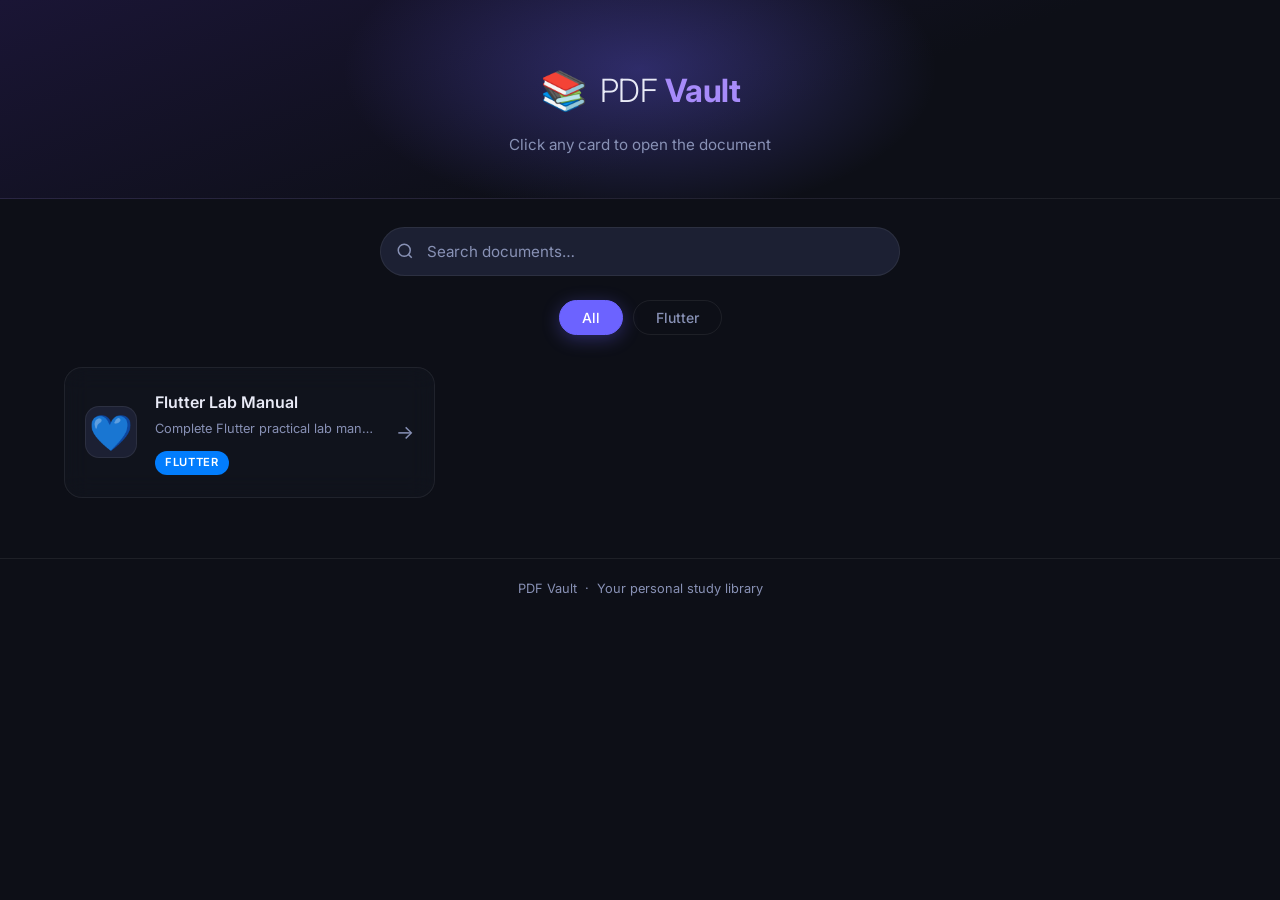
==== index.html @ d1c6dbc2 "Initial commit" ====
<!DOCTYPE html>
<html lang="en">
<head>
  <meta charset="UTF-8" />
  <meta name="viewport" content="width=device-width, initial-scale=1.0"/>
  <title>PDF Vault – My Study Library</title>
  <meta name="description" content="A personal PDF library to store and open study documents with one click." />
  <link rel="preconnect" href="https://fonts.googleapis.com" />
  <link href="https://fonts.googleapis.com/css2?family=Inter:wght@300;400;500;600;700&display=swap" rel="stylesheet" />
  <link rel="stylesheet" href="style.css" />
</head>
<body>

  <!-- ── HEADER ── -->
  <header class="site-header">
    <div class="header-inner">
      <div class="logo">
        <span class="logo-icon">📚</span>
        <span class="logo-text">PDF <strong>Vault</strong></span>
      </div>
      <p class="header-sub">Click any card to open the document</p>
    </div>
    <div class="header-glow"></div>
  </header>

  <!-- ── SEARCH BAR ── -->
  <div class="search-wrap">
    <div class="search-box">
      <svg class="search-icon" xmlns="http://www.w3.org/2000/svg" viewBox="0 0 24 24" fill="none" stroke="currentColor" stroke-width="2"><circle cx="11" cy="11" r="8"/><line x1="21" y1="21" x2="16.65" y2="16.65"/></svg>
      <input id="searchInput" type="text" placeholder="Search documents…" autocomplete="off" />
    </div>
  </div>

  <!-- ── CATEGORY TABS ── -->
  <div class="tabs-wrap">
    <button class="tab active" data-filter="all">All</button>
    <button class="tab" data-filter="flutter">Flutter</button>
  </div>

  <!-- ── PDF GRID ── -->
  <main class="grid-wrap" id="pdfGrid">

    <a class="pdf-card" href="flutter lab manual.pdf" target="_blank" data-category="flutter">
      <div class="card-icon">💙</div>
      <div class="card-body">
        <h2 class="card-title">Flutter Lab Manual</h2>
        <p class="card-meta">Complete Flutter practical lab manual</p>
        <span class="card-tag flutter">Flutter</span>
      </div>
      <div class="card-arrow">→</div>
    </a>

  </main>

  <!-- ── EMPTY STATE ── -->
  <div class="empty-state" id="emptyState" style="display:none;">
    <span>🔍</span>
    <p>No documents found.</p>
  </div>

  <!-- ── FOOTER ── -->
  <footer class="site-footer">
    <p>PDF Vault &nbsp;·&nbsp; Your personal study library</p>
  </footer>

  <script src="app.js"></script>
</body>
</html>
---- style.css ----
/* ── RESET & BASE ── */
*, *::before, *::after { box-sizing: border-box; margin: 0; padding: 0; }

:root {
  --bg:          #0d0f17;
  --surface:     #13162099;
  --surface2:    #1c2033;
  --border:      #ffffff12;
  --accent:      #6c63ff;
  --accent2:     #a78bfa;
  --glow:        #6c63ff55;
  --text:        #e8eaf6;
  --text-muted:  #8891b5;

  --tag-maths:   #3b82f6;
  --tag-science: #10b981;
  --tag-history: #f59e0b;
  --tag-notes:   #ec4899;
  --tag-flutter: #027dfd;

  --radius:      16px;
  --card-radius: 18px;
}

html { scroll-behavior: smooth; }

body {
  font-family: 'Inter', sans-serif;
  background: var(--bg);
  color: var(--text);
  min-height: 100vh;
  line-height: 1.6;
}

/* ── HEADER ── */
.site-header {
  position: relative;
  overflow: hidden;
  padding: 60px 24px 40px;
  text-align: center;
  background: linear-gradient(160deg, #1a1535 0%, #0d0f17 60%);
  border-bottom: 1px solid var(--border);
}

.header-glow {
  position: absolute;
  top: -80px;
  left: 50%;
  transform: translateX(-50%);
  width: 600px;
  height: 300px;
  background: radial-gradient(ellipse, var(--glow) 0%, transparent 70%);
  pointer-events: none;
}

.header-inner { position: relative; z-index: 1; }

.logo {
  display: inline-flex;
  align-items: center;
  gap: 12px;
  font-size: 2rem;
  font-weight: 300;
  letter-spacing: -0.5px;
  margin-bottom: 8px;
}

.logo-icon { font-size: 2.4rem; }
.logo-text strong { font-weight: 700; color: var(--accent2); }

.header-sub {
  color: var(--text-muted);
  font-size: 0.95rem;
  margin-top: 4px;
}

/* ── SEARCH ── */
.search-wrap {
  display: flex;
  justify-content: center;
  padding: 28px 24px 0;
}

.search-box {
  position: relative;
  width: 100%;
  max-width: 520px;
}

.search-icon {
  position: absolute;
  left: 16px;
  top: 50%;
  transform: translateY(-50%);
  width: 18px;
  height: 18px;
  color: var(--text-muted);
  pointer-events: none;
}

#searchInput {
  width: 100%;
  padding: 14px 20px 14px 46px;
  background: var(--surface2);
  border: 1px solid var(--border);
  border-radius: 50px;
  color: var(--text);
  font-family: inherit;
  font-size: 0.95rem;
  outline: none;
  transition: border-color 0.25s, box-shadow 0.25s;
}

#searchInput::placeholder { color: var(--text-muted); }

#searchInput:focus {
  border-color: var(--accent);
  box-shadow: 0 0 0 3px var(--glow);
}

/* ── CATEGORY TABS ── */
.tabs-wrap {
  display: flex;
  justify-content: center;
  flex-wrap: wrap;
  gap: 10px;
  padding: 24px 24px 0;
}

.tab {
  padding: 8px 22px;
  border-radius: 50px;
  border: 1px solid var(--border);
  background: transparent;
  color: var(--text-muted);
  font-family: inherit;
  font-size: 0.875rem;
  font-weight: 500;
  cursor: pointer;
  transition: all 0.2s;
}

.tab:hover {
  border-color: var(--accent2);
  color: var(--accent2);
}

.tab.active {
  background: var(--accent);
  border-color: var(--accent);
  color: #fff;
  box-shadow: 0 4px 18px var(--glow);
}

/* ── PDF GRID ── */
.grid-wrap {
  display: grid;
  grid-template-columns: repeat(auto-fill, minmax(300px, 1fr));
  gap: 20px;
  max-width: 1200px;
  margin: 32px auto 0;
  padding: 0 24px 60px;
}

/* ── PDF CARD ── */
.pdf-card {
  display: flex;
  align-items: center;
  gap: 18px;
  padding: 22px 20px;
  background: var(--surface);
  border: 1px solid var(--border);
  border-radius: var(--card-radius);
  text-decoration: none;
  color: inherit;
  backdrop-filter: blur(12px);
  transition: transform 0.25s cubic-bezier(.22,.68,0,1.2),
              box-shadow 0.25s,
              border-color 0.25s;
  position: relative;
  overflow: hidden;
}

.pdf-card::before {
  content: '';
  position: absolute;
  inset: 0;
  background: linear-gradient(135deg, var(--accent)08, transparent 60%);
  opacity: 0;
  transition: opacity 0.3s;
  border-radius: var(--card-radius);
}

.pdf-card:hover::before { opacity: 1; }

.pdf-card:hover {
  transform: translateY(-6px) scale(1.01);
  box-shadow: 0 20px 50px #0007, 0 0 0 1px var(--accent)44;
  border-color: var(--accent)66;
}

.card-icon {
  font-size: 2.2rem;
  flex-shrink: 0;
  width: 52px;
  height: 52px;
  display: flex;
  align-items: center;
  justify-content: center;
  background: var(--surface2);
  border-radius: 14px;
  border: 1px solid var(--border);
}

.card-body { flex: 1; min-width: 0; }

.card-title {
  font-size: 1rem;
  font-weight: 600;
  color: var(--text);
  white-space: nowrap;
  overflow: hidden;
  text-overflow: ellipsis;
  margin-bottom: 4px;
}

.card-meta {
  font-size: 0.8rem;
  color: var(--text-muted);
  white-space: nowrap;
  overflow: hidden;
  text-overflow: ellipsis;
  margin-bottom: 8px;
}

.card-tag {
  display: inline-block;
  font-size: 0.7rem;
  font-weight: 600;
  text-transform: uppercase;
  letter-spacing: 0.06em;
  padding: 3px 10px;
  border-radius: 50px;
  color: #fff;
}

.card-tag.maths   { background: var(--tag-maths); }
.card-tag.science { background: var(--tag-science); }
.card-tag.history { background: var(--tag-history); }
.card-tag.notes   { background: var(--tag-notes); }
.card-tag.flutter { background: var(--tag-flutter); }

.card-arrow {
  flex-shrink: 0;
  font-size: 1.2rem;
  color: var(--text-muted);
  transition: transform 0.2s, color 0.2s;
}

.pdf-card:hover .card-arrow {
  transform: translateX(4px);
  color: var(--accent2);
}

/* ── EMPTY STATE ── */
.empty-state {
  text-align: center;
  padding: 80px 24px;
  color: var(--text-muted);
}

.empty-state span { font-size: 3rem; display: block; margin-bottom: 12px; }
.empty-state p { font-size: 1rem; }

/* ── FOOTER ── */
.site-footer {
  text-align: center;
  padding: 20px;
  border-top: 1px solid var(--border);
  color: var(--text-muted);
  font-size: 0.8rem;
}

/* ── CARD HIDDEN STATE (for filtering) ── */
.pdf-card.hidden { display: none; }

/* ── RESPONSIVE ── */
@media (max-width: 480px) {
  .logo { font-size: 1.5rem; }
  .grid-wrap { grid-template-columns: 1fr; }
  .card-title { white-space: normal; }
}
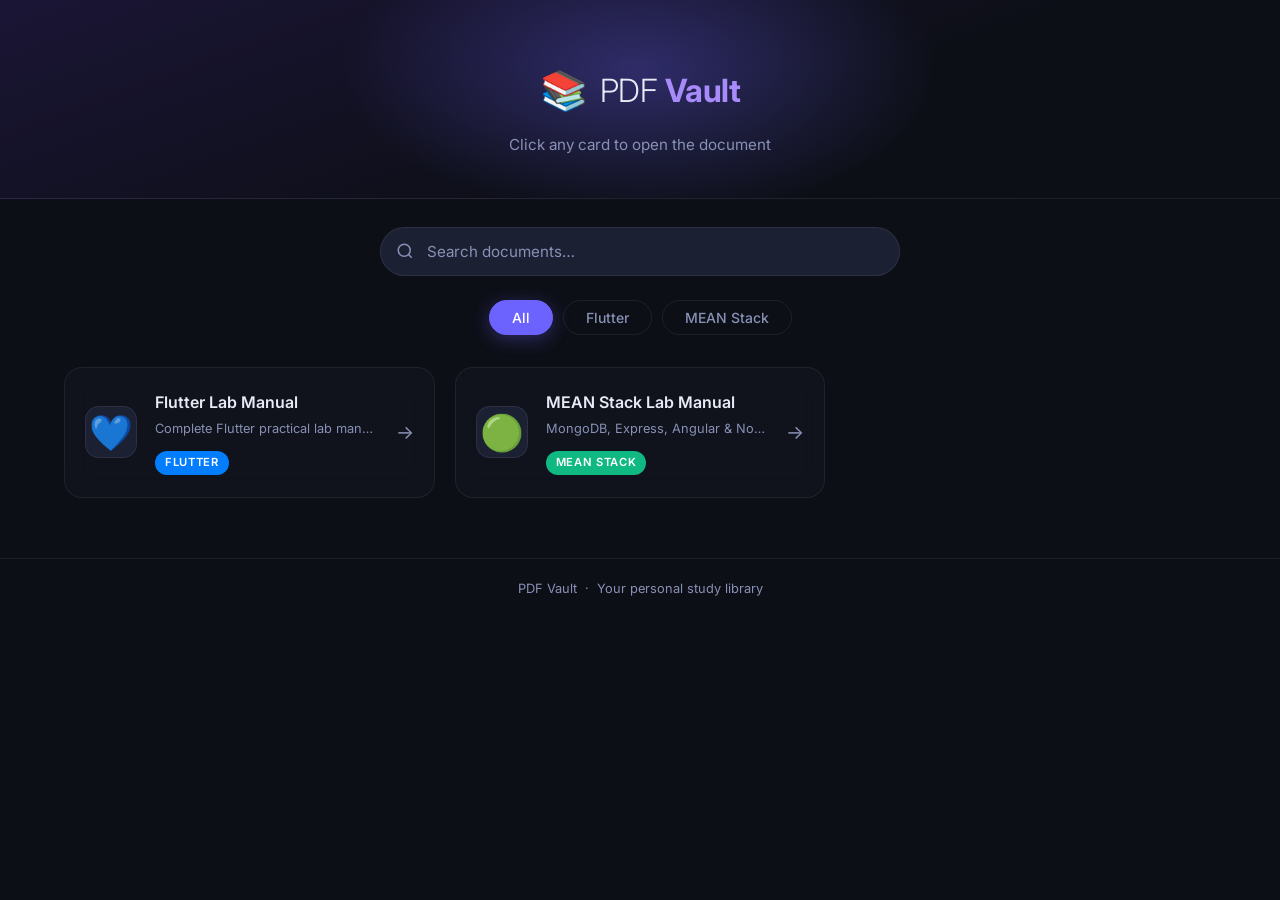
==== commit 2bad0779: "added Means stack" ====
--- a/index.html
+++ b/index.html
@@ -35,6 +35,7 @@
   <div class="tabs-wrap">
     <button class="tab active" data-filter="all">All</button>
     <button class="tab" data-filter="flutter">Flutter</button>
+    <button class="tab" data-filter="mean">MEAN Stack</button>
   </div>
 
   <!-- ── PDF GRID ── -->
@@ -46,6 +47,16 @@
         <h2 class="card-title">Flutter Lab Manual</h2>
         <p class="card-meta">Complete Flutter practical lab manual</p>
         <span class="card-tag flutter">Flutter</span>
+      </div>
+      <div class="card-arrow">→</div>
+    </a>
+
+    <a class="pdf-card" href="MEAN STACK TECHNOLOGIES_LAB MANUAL.pdf" target="_blank" data-category="mean">
+      <div class="card-icon">🟢</div>
+      <div class="card-body">
+        <h2 class="card-title">MEAN Stack Lab Manual</h2>
+        <p class="card-meta">MongoDB, Express, Angular &amp; Node.js lab manual</p>
+        <span class="card-tag mean">MEAN Stack</span>
       </div>
       <div class="card-arrow">→</div>
     </a>
--- a/style.css
+++ b/style.css
@@ -17,6 +17,7 @@
   --tag-history: #f59e0b;
   --tag-notes:   #ec4899;
   --tag-flutter: #027dfd;
+  --tag-mean:    #10b981;
 
   --radius:      16px;
   --card-radius: 18px;
@@ -249,6 +250,7 @@
 .card-tag.history { background: var(--tag-history); }
 .card-tag.notes   { background: var(--tag-notes); }
 .card-tag.flutter { background: var(--tag-flutter); }
+.card-tag.mean    { background: var(--tag-mean); }
 
 .card-arrow {
   flex-shrink: 0;
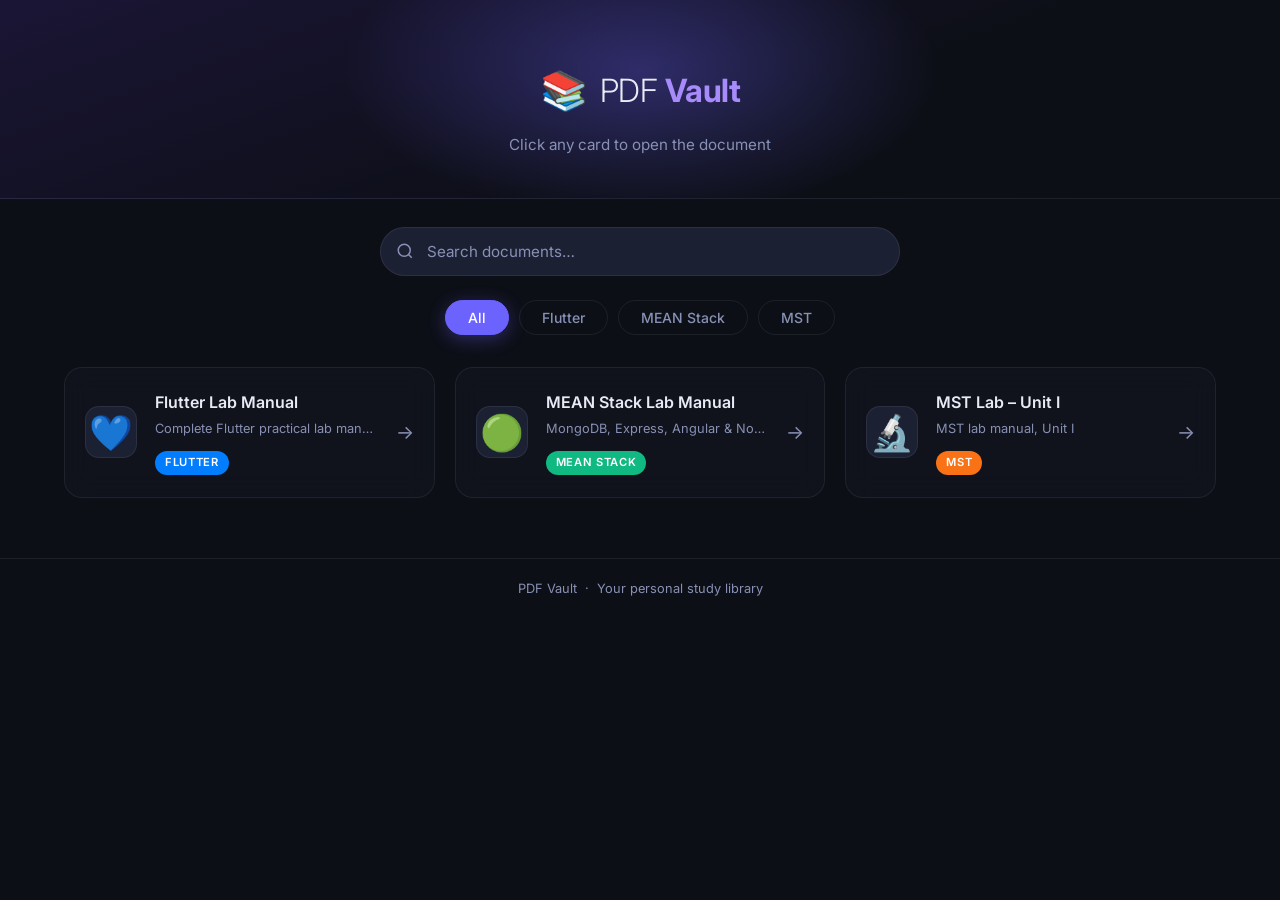
==== commit bfdbb36d: "new mst pdf" ====
--- a/index.html
+++ b/index.html
@@ -36,6 +36,7 @@
     <button class="tab active" data-filter="all">All</button>
     <button class="tab" data-filter="flutter">Flutter</button>
     <button class="tab" data-filter="mean">MEAN Stack</button>
+    <button class="tab" data-filter="mst">MST</button>
   </div>
 
   <!-- ── PDF GRID ── -->
@@ -61,6 +62,16 @@
       <div class="card-arrow">→</div>
     </a>
 
+    <a class="pdf-card" href="MST LAB_UNIT-I.pdf" target="_blank" data-category="mst">
+      <div class="card-icon">🔬</div>
+      <div class="card-body">
+        <h2 class="card-title">MST Lab – Unit I</h2>
+        <p class="card-meta">MST lab manual, Unit I</p>
+        <span class="card-tag mst">MST</span>
+      </div>
+      <div class="card-arrow">→</div>
+    </a>
+
   </main>
 
   <!-- ── EMPTY STATE ── -->
--- a/style.css
+++ b/style.css
@@ -18,6 +18,7 @@
   --tag-notes:   #ec4899;
   --tag-flutter: #027dfd;
   --tag-mean:    #10b981;
+  --tag-mst:     #f97316;
 
   --radius:      16px;
   --card-radius: 18px;
@@ -251,6 +252,7 @@
 .card-tag.notes   { background: var(--tag-notes); }
 .card-tag.flutter { background: var(--tag-flutter); }
 .card-tag.mean    { background: var(--tag-mean); }
+.card-tag.mst     { background: var(--tag-mst); }
 
 .card-arrow {
   flex-shrink: 0;
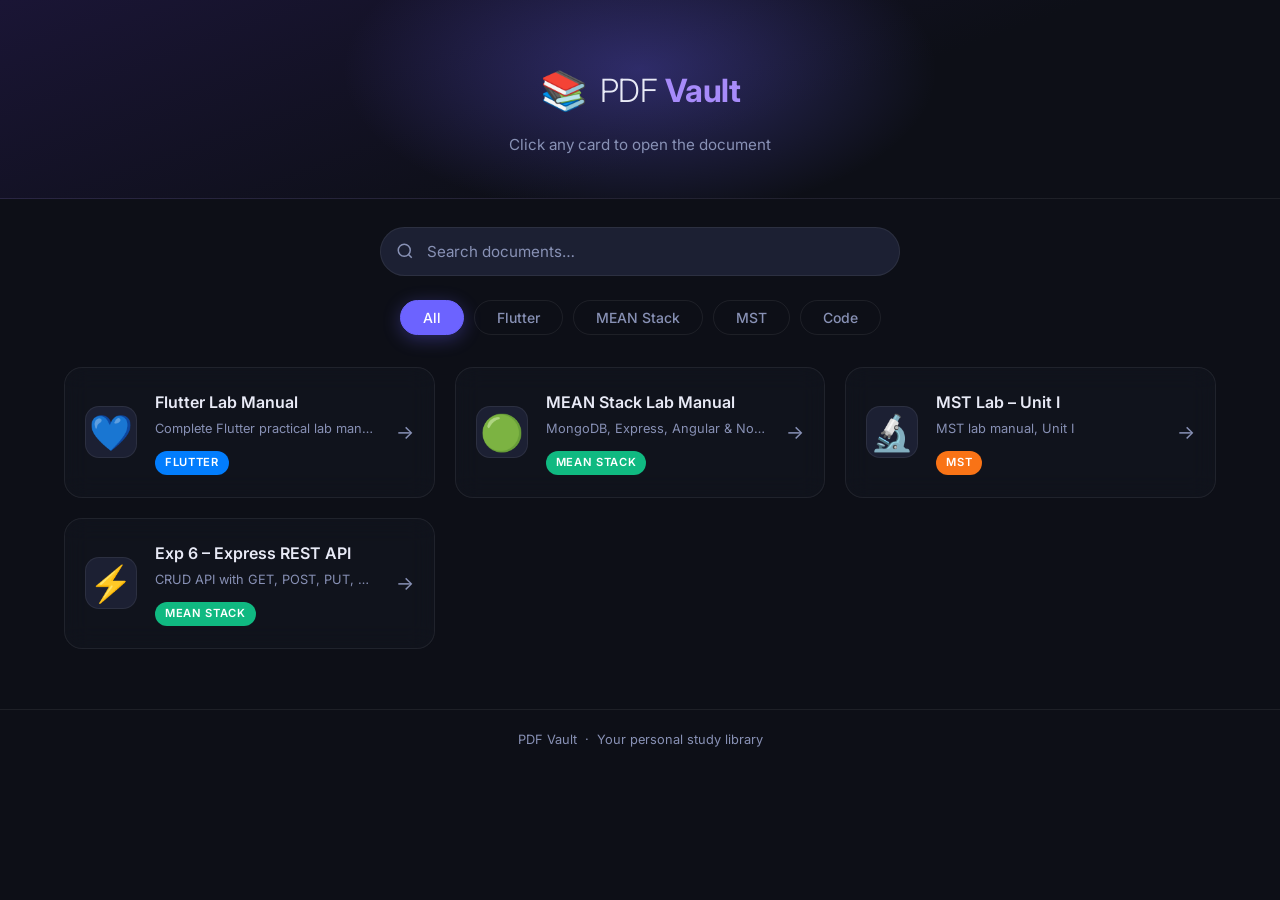
==== commit e15fdc58: "added experment 6 code" ====
--- a/index.html
+++ b/index.html
@@ -37,6 +37,7 @@
     <button class="tab" data-filter="flutter">Flutter</button>
     <button class="tab" data-filter="mean">MEAN Stack</button>
     <button class="tab" data-filter="mst">MST</button>
+    <button class="tab" data-filter="code">Code</button>
   </div>
 
   <!-- ── PDF GRID ── -->
@@ -72,6 +73,16 @@
       <div class="card-arrow">→</div>
     </a>
 
+    <a class="pdf-card" href="exp6.html" data-category="code">
+      <div class="card-icon">⚡</div>
+      <div class="card-body">
+        <h2 class="card-title">Exp 6 – Express REST API</h2>
+        <p class="card-meta">CRUD API with GET, POST, PUT, DELETE routes</p>
+        <span class="card-tag mean">MEAN Stack</span>
+      </div>
+      <div class="card-arrow">→</div>
+    </a>
+
   </main>
 
   <!-- ── EMPTY STATE ── -->
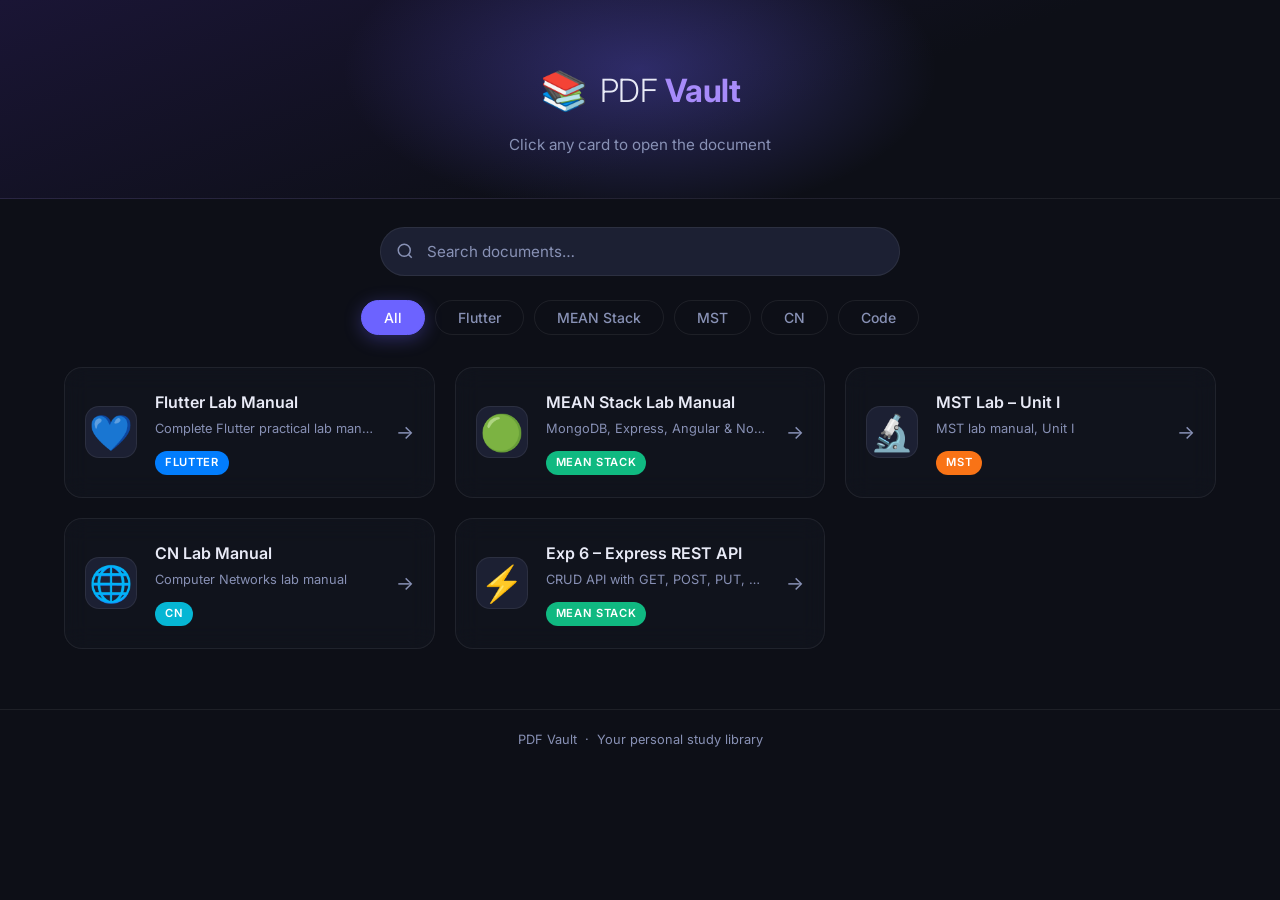
==== commit b4eb083f: "cn is added" ====
--- a/index.html
+++ b/index.html
@@ -37,6 +37,7 @@
     <button class="tab" data-filter="flutter">Flutter</button>
     <button class="tab" data-filter="mean">MEAN Stack</button>
     <button class="tab" data-filter="mst">MST</button>
+    <button class="tab" data-filter="cn">CN</button>
     <button class="tab" data-filter="code">Code</button>
   </div>
 
@@ -73,6 +74,16 @@
       <div class="card-arrow">→</div>
     </a>
 
+    <a class="pdf-card" href="III-I_CN LAB MANUAL_DS (1).pdf" target="_blank" data-category="cn">
+      <div class="card-icon">🌐</div>
+      <div class="card-body">
+        <h2 class="card-title">CN Lab Manual</h2>
+        <p class="card-meta">Computer Networks lab manual</p>
+        <span class="card-tag cn">CN</span>
+      </div>
+      <div class="card-arrow">→</div>
+    </a>
+
     <a class="pdf-card" href="exp6.html" data-category="code">
       <div class="card-icon">⚡</div>
       <div class="card-body">
--- a/style.css
+++ b/style.css
@@ -19,6 +19,7 @@
   --tag-flutter: #027dfd;
   --tag-mean:    #10b981;
   --tag-mst:     #f97316;
+  --tag-cn:      #06b6d4;
 
   --radius:      16px;
   --card-radius: 18px;
@@ -253,6 +254,7 @@
 .card-tag.flutter { background: var(--tag-flutter); }
 .card-tag.mean    { background: var(--tag-mean); }
 .card-tag.mst     { background: var(--tag-mst); }
+.card-tag.cn      { background: var(--tag-cn); }
 
 .card-arrow {
   flex-shrink: 0;
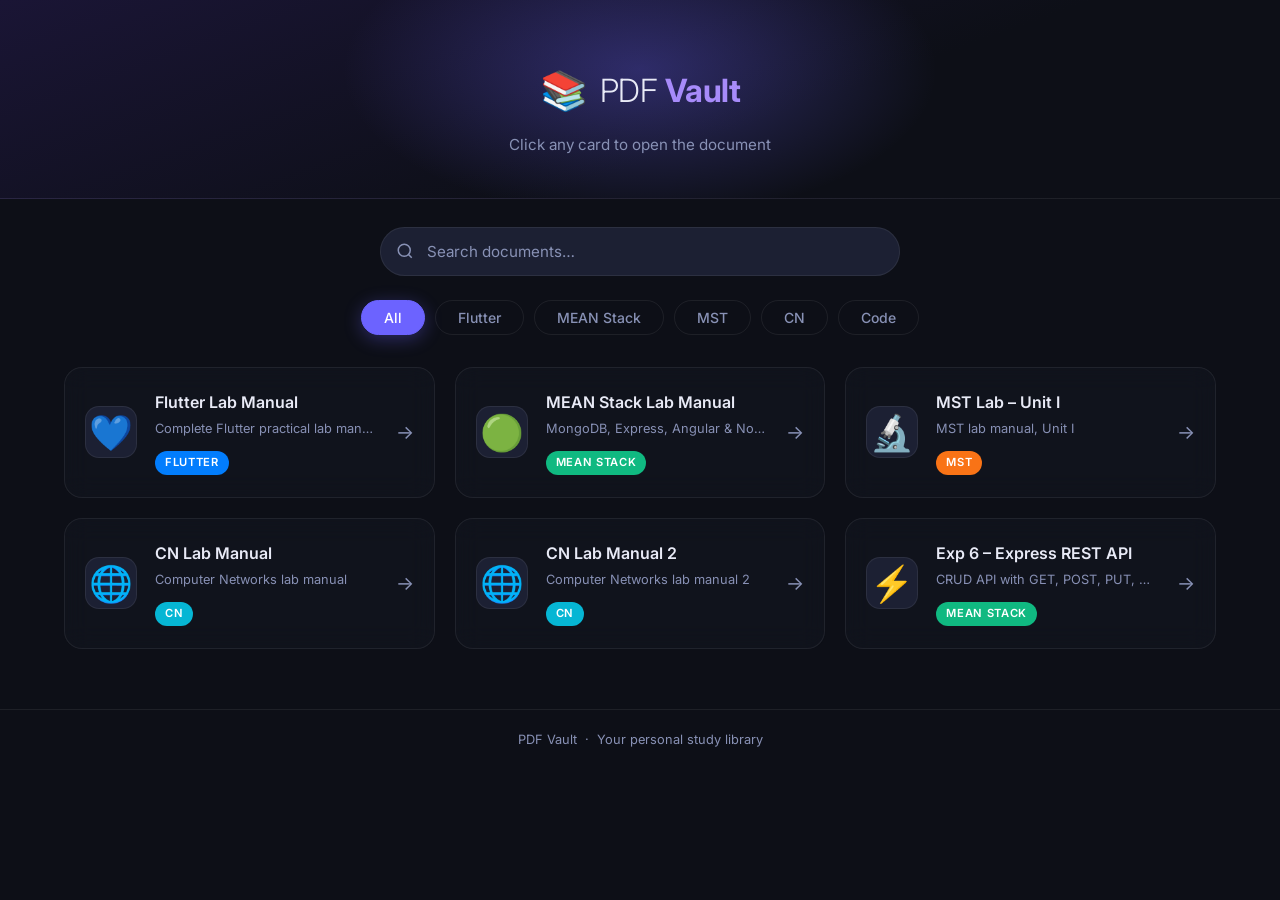
==== commit 435c87f1: "cn is added" ====
--- a/index.html
+++ b/index.html
@@ -84,6 +84,16 @@
       <div class="card-arrow">→</div>
     </a>
 
+    <a class="pdf-card" href="CN Lab Manual.pdf" target="_blank" data-category="cn">
+      <div class="card-icon">🌐</div>
+      <div class="card-body">
+        <h2 class="card-title">CN Lab Manual 2</h2>
+        <p class="card-meta">Computer Networks lab manual 2</p>
+        <span class="card-tag cn">CN</span>
+      </div>
+      <div class="card-arrow">→</div>
+    </a>
+
     <a class="pdf-card" href="exp6.html" data-category="code">
       <div class="card-icon">⚡</div>
       <div class="card-body">
